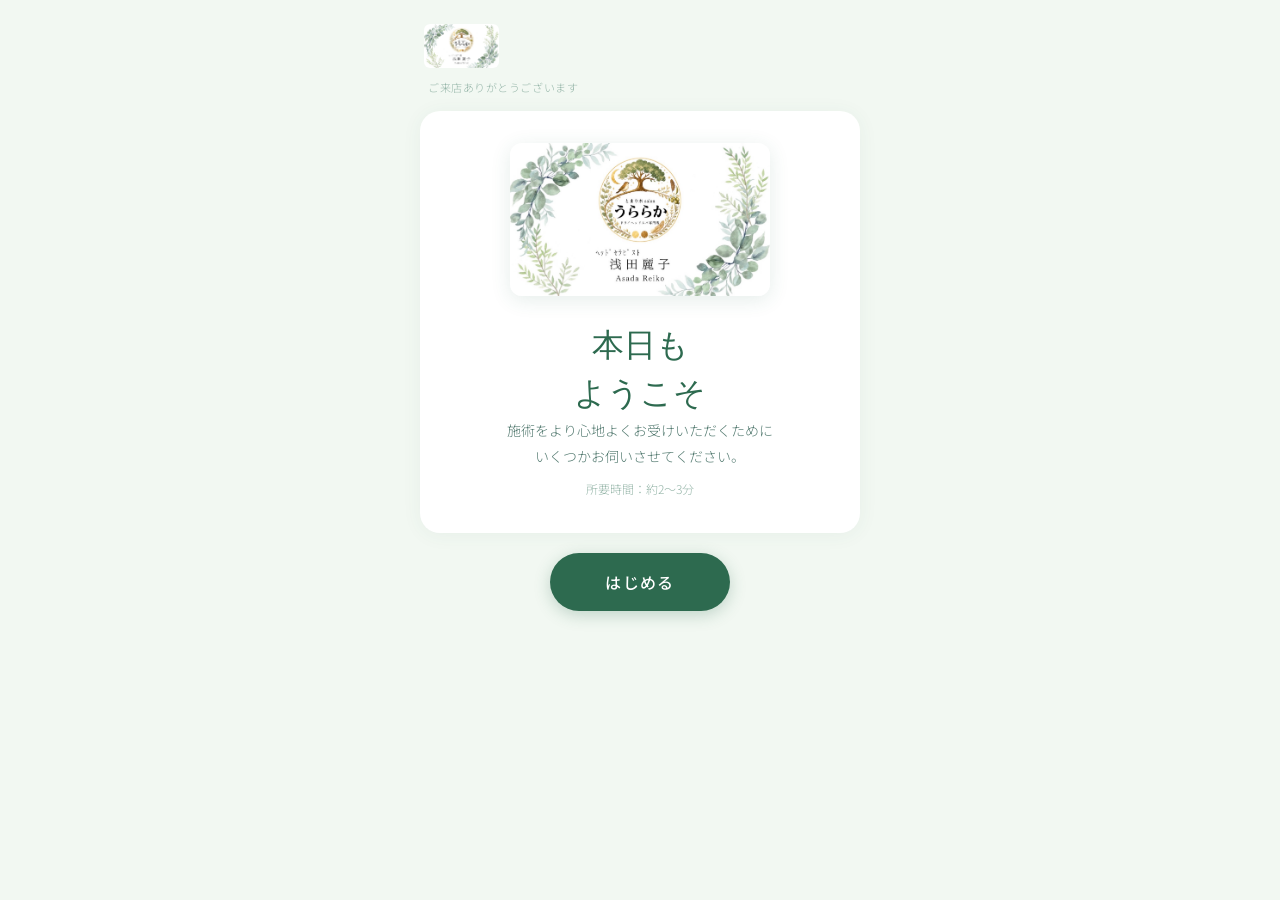
==== index.html @ 9d55b15e "Initial commit: うららか head spa counseling app" ====
<!DOCTYPE html>
<html lang="ja">
<head>
  <meta charset="UTF-8">
  <meta name="viewport" content="width=device-width, initial-scale=1.0, maximum-scale=1.0">
  <title>うららか｜カウンセリング</title>
  <link rel="preconnect" href="https://fonts.googleapis.com">
  <link rel="preconnect" href="https://fonts.gstatic.com" crossorigin>
  <link href="https://fonts.googleapis.com/css2?family=Zen+Mincho:wght@400;500;600&family=Noto+Sans+JP:wght@300;400;500&display=swap" rel="stylesheet">
  <link rel="stylesheet" href="style.css">
</head>
<body>
  <div class="app">
    <!-- ヘッダー -->
    <header class="header">
      <div class="logo">
        <div class="logo-img-wrap"><img src="logo.jpg" alt="とまり木 salon うららか" class="logo-img"></div>
      </div>
      <p class="header-sub">ご来店ありがとうございます</p>
    </header>

    <!-- プログレスエリア -->
    <div class="progress-area" id="progressArea" style="display:none">
      <div class="progress-info">
        <span class="progress-step" id="progressStep">1 / 8</span>
        <span class="progress-label" id="progressLabel">基本情報</span>
      </div>
      <div class="progress-track">
        <div class="progress-fill" id="progressFill"></div>
        <div class="leaf-row" id="leafRow"></div>
      </div>
    </div>

    <!-- メインコンテンツ -->
    <main class="main" id="mainContent">

      <!-- スタート画面 -->
      <div class="screen screen-start active" id="screenStart">
        <div class="start-visual">
          <div class="start-logo-area">
            <img src="logo.jpg" alt="とまり木 salon うららか" class="start-logo-img">
          </div>
          <div class="start-text">
            <h1 class="start-title">本日も<br>ようこそ</h1>
            <p class="start-desc">施術をより心地よくお受けいただくために<br>いくつかお伺いさせてください。<br><small>所要時間：約2〜3分</small></p>
          </div>
        </div>
        <button class="btn-primary" id="btnStart">はじめる</button>
      </div>

      <!-- 質問画面 -->
      <div class="screen screen-question" id="screenQuestion">
        <div class="question-card" id="questionCard">
          <div class="question-category" id="questionCategory">基本情報</div>
          <h2 class="question-text" id="questionText"></h2>
          <p class="question-sub" id="questionSub"></p>
        </div>
        <div class="choices" id="choices"></div>
        <button class="btn-back" id="btnBack">← 前の質問へ戻る</button>
      </div>

      <!-- サマリー画面 -->
      <div class="screen screen-summary" id="screenSummary">
        <div class="summary-header">
          <div class="summary-icon">
            <svg viewBox="0 0 40 40" fill="none">
              <circle cx="20" cy="20" r="19" stroke="#74C69D" stroke-width="2"/>
              <path d="M12 20L17 25L28 14" stroke="#2D6A4F" stroke-width="2.5" stroke-linecap="round" stroke-linejoin="round"/>
            </svg>
          </div>
          <h2 class="summary-title">カウンセリング完了</h2>
          <p class="summary-desc">ご回答いただきありがとうございます。<br>スタッフにこの画面をご提示ください。</p>
        </div>
        <div class="summary-body" id="summaryBody"></div>
        <button class="btn-secondary" id="btnRestart">最初からやり直す</button>
      </div>

    </main>
  </div>

  <script src="app.js"></script>
</body>
</html>
---- style.css ----
/* ── トークン ── */
:root {
  --bg:        #F2F8F2;
  --surface:   #FFFFFF;
  --green-deep: #2D6A4F;
  --green-mid:  #52B788;
  --green-light:#74C69D;
  --green-pale: #D8F3DC;
  --green-mist: #EAF7EE;
  --border:    #B7E4C7;
  --text:      #1B4332;
  --text-sub:  #52796F;
  --text-mute: #95B5A8;
  --radius-card: 20px;
  --radius-btn:  50px;
}

/* ── リセット ── */
*, *::before, *::after { box-sizing: border-box; margin: 0; padding: 0; }
html { font-size: 16px; }
body {
  background: var(--bg);
  color: var(--text);
  font-family: 'Noto Sans JP', sans-serif;
  font-weight: 300;
  min-height: 100dvh;
  overflow-x: hidden;
}

/* ── アプリ全体 ── */
.app {
  max-width: 480px;
  min-height: 100dvh;
  margin: 0 auto;
  display: flex;
  flex-direction: column;
  position: relative;
}

/* ── ヘッダー ── */
.header {
  padding: 24px 24px 16px;
  display: flex;
  flex-direction: column;
  gap: 4px;
}
.logo {
  display: flex;
  align-items: center;
}
.logo-img-wrap {
  flex-shrink: 0;
}
.logo-img {
  height: 44px;
  width: auto;
  object-fit: contain;
  border-radius: 6px;
}
.header-sub {
  font-size: 11px;
  color: var(--text-mute);
  letter-spacing: 0.05em;
  padding-left: 4px;
  margin-top: 2px;
}

/* ── プログレスエリア ── */
.progress-area {
  padding: 0 24px 16px;
}
.progress-info {
  display: flex;
  justify-content: space-between;
  align-items: baseline;
  margin-bottom: 8px;
}
.progress-step {
  font-size: 11px;
  color: var(--text-mute);
  font-family: 'Zen Mincho', serif;
}
.progress-label {
  font-size: 12px;
  color: var(--green-deep);
  font-weight: 500;
}
.progress-track {
  height: 4px;
  background: var(--green-pale);
  border-radius: 4px;
  position: relative;
  overflow: visible;
}
.progress-fill {
  height: 100%;
  background: linear-gradient(90deg, var(--green-mid), var(--green-light));
  border-radius: 4px;
  transition: width 0.6s cubic-bezier(0.34, 1.56, 0.64, 1);
}
.leaf-row {
  position: absolute;
  top: -7px;
  left: 0;
  right: 0;
  height: 18px;
  pointer-events: none;
}
.leaf-marker {
  position: absolute;
  width: 14px;
  height: 14px;
  transform: translateX(-50%);
  transition: opacity 0.4s ease;
}
.leaf-marker.done { opacity: 1; }
.leaf-marker.pending { opacity: 0.25; }

/* ── メイン ── */
.main {
  flex: 1;
  padding: 0 20px 32px;
  position: relative;
}

/* ── 画面切り替え ── */
.screen {
  display: none;
  flex-direction: column;
  gap: 20px;
}
.screen.active {
  display: flex;
  animation: fadeSlideUp 0.45s cubic-bezier(0.22, 1, 0.36, 1) both;
}

@keyframes fadeSlideUp {
  from { opacity: 0; transform: translateY(20px); }
  to   { opacity: 1; transform: translateY(0); }
}
@media (prefers-reduced-motion: reduce) {
  .screen { animation: none; }
  .progress-fill { transition: none; }
}

/* ── スタート画面 ── */
.start-visual {
  background: var(--surface);
  border-radius: var(--radius-card);
  padding: 32px 28px;
  display: flex;
  flex-direction: column;
  align-items: center;
  gap: 20px;
  box-shadow: 0 2px 20px rgba(45, 106, 79, 0.06);
}
.start-logo-area {
  animation: breathe 5s ease-in-out infinite;
}
.start-logo-img {
  width: 260px;
  height: auto;
  border-radius: 12px;
  box-shadow: 0 4px 20px rgba(45, 106, 79, 0.12);
}
@keyframes breathe {
  0%, 100% { transform: scale(1); }
  50% { transform: scale(1.03); }
}
@media (prefers-reduced-motion: reduce) {
  .start-logo-area { animation: none; }
}
.start-title {
  font-family: 'Zen Mincho', serif;
  font-size: 32px;
  font-weight: 500;
  color: var(--green-deep);
  line-height: 1.5;
  text-align: center;
}
.start-desc {
  font-size: 14px;
  color: var(--text-sub);
  line-height: 1.9;
  text-align: center;
}
.start-desc small {
  font-size: 12px;
  color: var(--text-mute);
  display: block;
  margin-top: 8px;
}

/* ── 質問画面 ── */
.question-card {
  background: var(--surface);
  border-radius: var(--radius-card);
  padding: 28px 24px;
  box-shadow: 0 2px 20px rgba(45, 106, 79, 0.06);
  display: flex;
  flex-direction: column;
  gap: 12px;
}
.question-category {
  font-size: 11px;
  color: var(--green-mid);
  letter-spacing: 0.12em;
  font-weight: 500;
  text-transform: uppercase;
}
.question-text {
  font-family: 'Zen Mincho', serif;
  font-size: 22px;
  font-weight: 500;
  color: var(--text);
  line-height: 1.6;
}
.question-sub {
  font-size: 13px;
  color: var(--text-sub);
  line-height: 1.7;
}

/* ── 選択肢 ── */
.choices {
  display: flex;
  flex-direction: column;
  gap: 10px;
}
.choice-btn {
  background: var(--surface);
  border: 1.5px solid var(--border);
  border-radius: var(--radius-btn);
  padding: 15px 24px;
  text-align: left;
  font-family: 'Noto Sans JP', sans-serif;
  font-size: 15px;
  font-weight: 400;
  color: var(--text);
  cursor: pointer;
  transition: all 0.2s ease;
  display: flex;
  align-items: center;
  gap: 12px;
  position: relative;
  overflow: hidden;
}
.choice-btn::before {
  content: '';
  display: block;
  width: 8px;
  height: 8px;
  border-radius: 50%;
  background: var(--border);
  flex-shrink: 0;
  transition: all 0.2s ease;
}
.choice-btn:hover {
  border-color: var(--green-light);
  background: var(--green-mist);
}
.choice-btn:hover::before {
  background: var(--green-light);
}
.choice-btn.selected {
  border-color: var(--green-mid);
  background: var(--green-pale);
  color: var(--green-deep);
  font-weight: 500;
}
.choice-btn.selected::before {
  background: var(--green-mid);
  box-shadow: 0 0 0 3px rgba(82, 183, 136, 0.2);
}
.choice-btn:active {
  transform: scale(0.98);
}
/* 複数選択タイプ */
.choices.multi .choice-btn.selected::before {
  background: var(--green-deep);
  border-radius: 2px;
}
.choices.multi .choice-hint {
  font-size: 11px;
  color: var(--text-mute);
  text-align: center;
  padding: 4px 0;
}
.btn-next-multi {
  margin-top: 4px;
  background: var(--green-deep);
  color: white;
  border: none;
  border-radius: var(--radius-btn);
  padding: 16px 32px;
  font-family: 'Noto Sans JP', sans-serif;
  font-size: 15px;
  font-weight: 500;
  cursor: pointer;
  transition: all 0.2s ease;
  letter-spacing: 0.05em;
  display: none;
}
.btn-next-multi.visible { display: block; }
.btn-next-multi:active { transform: scale(0.97); }

/* ── ボタン共通 ── */
.btn-primary {
  background: var(--green-deep);
  color: white;
  border: none;
  border-radius: var(--radius-btn);
  padding: 17px 40px;
  font-family: 'Noto Sans JP', sans-serif;
  font-size: 16px;
  font-weight: 500;
  cursor: pointer;
  letter-spacing: 0.08em;
  transition: all 0.2s ease;
  box-shadow: 0 4px 16px rgba(45, 106, 79, 0.25);
  align-self: center;
  min-width: 180px;
  text-align: center;
}
.btn-primary:hover { background: #245a42; box-shadow: 0 6px 20px rgba(45, 106, 79, 0.35); }
.btn-primary:active { transform: scale(0.97); }

.btn-back {
  background: none;
  border: none;
  color: var(--text-mute);
  font-family: 'Noto Sans JP', sans-serif;
  font-size: 13px;
  cursor: pointer;
  padding: 8px 0;
  text-align: center;
  transition: color 0.2s;
  align-self: center;
}
.btn-back:hover { color: var(--text-sub); }

.btn-secondary {
  background: none;
  border: 1.5px solid var(--border);
  border-radius: var(--radius-btn);
  padding: 14px 32px;
  font-family: 'Noto Sans JP', sans-serif;
  font-size: 14px;
  color: var(--text-sub);
  cursor: pointer;
  transition: all 0.2s ease;
  align-self: center;
}
.btn-secondary:hover { border-color: var(--green-mid); color: var(--green-deep); }

/* ── サマリー画面 ── */
.summary-header {
  background: var(--surface);
  border-radius: var(--radius-card);
  padding: 28px 24px;
  display: flex;
  flex-direction: column;
  align-items: center;
  gap: 12px;
  box-shadow: 0 2px 20px rgba(45, 106, 79, 0.06);
  text-align: center;
}
.summary-icon {
  width: 48px;
  height: 48px;
}
.summary-title {
  font-family: 'Zen Mincho', serif;
  font-size: 22px;
  font-weight: 500;
  color: var(--green-deep);
}
.summary-desc {
  font-size: 13px;
  color: var(--text-sub);
  line-height: 1.8;
}

.summary-body {
  display: flex;
  flex-direction: column;
  gap: 12px;
}
.summary-group {
  background: var(--surface);
  border-radius: 16px;
  overflow: hidden;
  box-shadow: 0 1px 12px rgba(45, 106, 79, 0.05);
}
.summary-group-title {
  background: var(--green-pale);
  padding: 10px 18px;
  font-size: 11px;
  font-weight: 500;
  color: var(--green-deep);
  letter-spacing: 0.1em;
}
.summary-row {
  padding: 12px 18px;
  border-bottom: 1px solid var(--green-mist);
  display: flex;
  flex-direction: column;
  gap: 4px;
}
.summary-row:last-child { border-bottom: none; }
.summary-q {
  font-size: 11px;
  color: var(--text-mute);
}
.summary-a {
  font-size: 14px;
  color: var(--text);
  font-weight: 500;
  line-height: 1.5;
}
.tag-list {
  display: flex;
  flex-wrap: wrap;
  gap: 6px;
  margin-top: 2px;
}
.tag {
  background: var(--green-pale);
  color: var(--green-deep);
  border-radius: 20px;
  padding: 3px 12px;
  font-size: 12px;
  font-weight: 500;
}
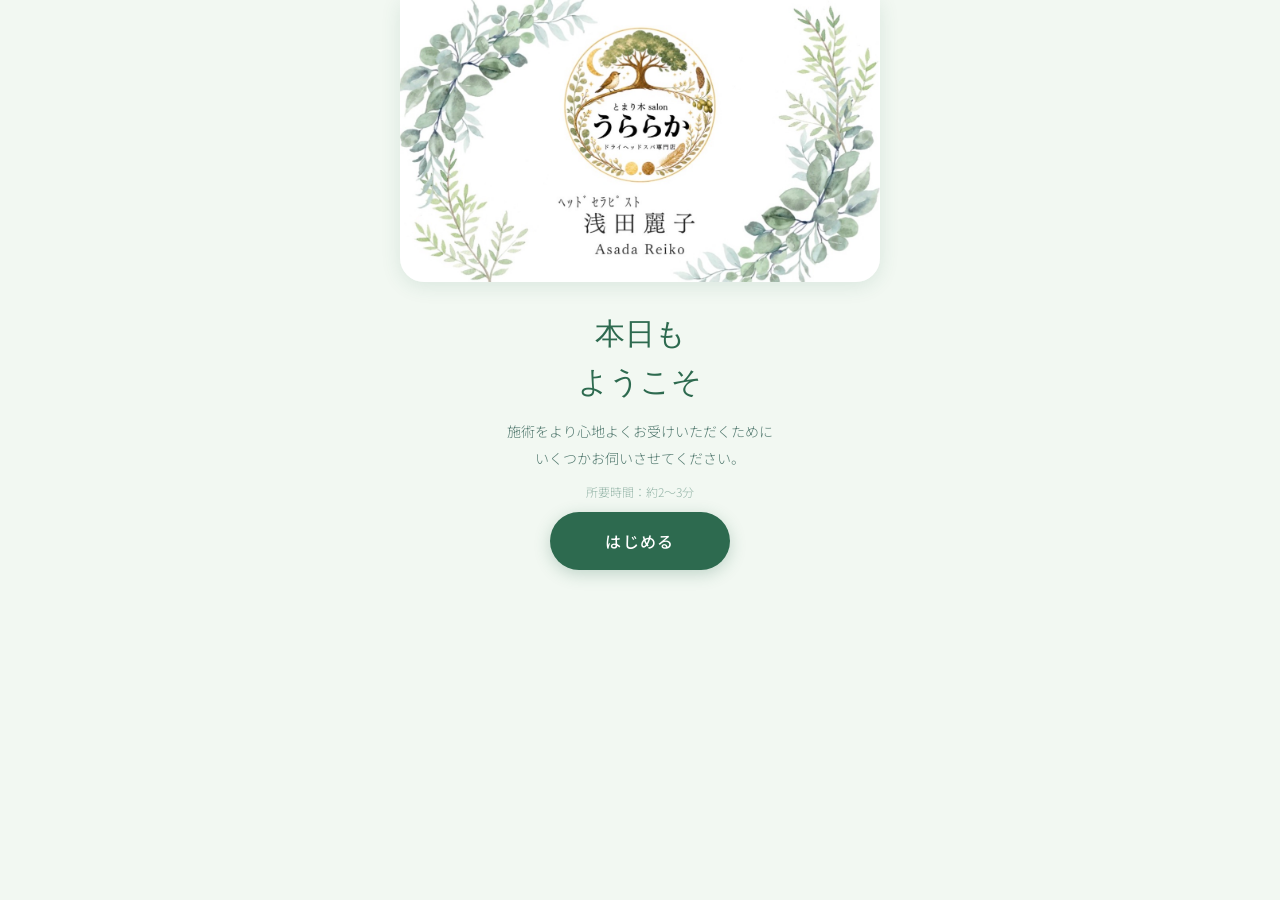
==== commit 1f728559: "Update start screen: full-width logo, remove header duplicate" ====
--- a/index.html
+++ b/index.html
@@ -11,14 +11,6 @@
 </head>
 <body>
   <div class="app">
-    <!-- ヘッダー -->
-    <header class="header">
-      <div class="logo">
-        <div class="logo-img-wrap"><img src="logo.jpg" alt="とまり木 salon うららか" class="logo-img"></div>
-      </div>
-      <p class="header-sub">ご来店ありがとうございます</p>
-    </header>
-
     <!-- プログレスエリア -->
     <div class="progress-area" id="progressArea" style="display:none">
       <div class="progress-info">
@@ -36,16 +28,15 @@
 
       <!-- スタート画面 -->
       <div class="screen screen-start active" id="screenStart">
-        <div class="start-visual">
-          <div class="start-logo-area">
-            <img src="logo.jpg" alt="とまり木 salon うららか" class="start-logo-img">
-          </div>
-          <div class="start-text">
-            <h1 class="start-title">本日も<br>ようこそ</h1>
-            <p class="start-desc">施術をより心地よくお受けいただくために<br>いくつかお伺いさせてください。<br><small>所要時間：約2〜3分</small></p>
-          </div>
+        <div class="start-hero">
+          <img src="logo.jpg" alt="とまり木 salon うららか" class="start-hero-img">
         </div>
-        <button class="btn-primary" id="btnStart">はじめる</button>
+        <div class="start-body">
+          <h1 class="start-title">本日も<br>ようこそ</h1>
+          <p class="start-desc">施術をより心地よくお受けいただくために<br>いくつかお伺いさせてください。</p>
+          <p class="start-time">所要時間：約2〜3分</p>
+          <button class="btn-primary" id="btnStart">はじめる</button>
+        </div>
       </div>
 
       <!-- 質問画面 -->
--- a/style.css
+++ b/style.css
@@ -37,32 +37,12 @@
   position: relative;
 }
 
-/* ── ヘッダー ── */
+/* ── ヘッダー（質問・サマリー画面用） ── */
 .header {
-  padding: 24px 24px 16px;
-  display: flex;
-  flex-direction: column;
-  gap: 4px;
-}
-.logo {
-  display: flex;
-  align-items: center;
-}
-.logo-img-wrap {
-  flex-shrink: 0;
-}
-.logo-img {
-  height: 44px;
-  width: auto;
-  object-fit: contain;
-  border-radius: 6px;
-}
-.header-sub {
-  font-size: 11px;
-  color: var(--text-mute);
-  letter-spacing: 0.05em;
-  padding-left: 4px;
-  margin-top: 2px;
+  padding: 16px 20px 8px;
+  display: flex;
+  flex-direction: column;
+  gap: 2px;
 }
 
 /* ── プログレスエリア ── */
@@ -144,51 +124,44 @@
 }
 
 /* ── スタート画面 ── */
-.start-visual {
-  background: var(--surface);
-  border-radius: var(--radius-card);
-  padding: 32px 28px;
+.screen-start {
+  gap: 0 !important;
+}
+.start-hero {
+  width: 100%;
+  margin: 0 -20px;
+  width: calc(100% + 40px);
+}
+.start-hero-img {
+  width: 100%;
+  height: auto;
+  display: block;
+  border-radius: 0 0 24px 24px;
+  box-shadow: 0 4px 20px rgba(45, 106, 79, 0.12);
+}
+.start-body {
+  padding: 28px 4px 0;
   display: flex;
   flex-direction: column;
   align-items: center;
-  gap: 20px;
-  box-shadow: 0 2px 20px rgba(45, 106, 79, 0.06);
-}
-.start-logo-area {
-  animation: breathe 5s ease-in-out infinite;
-}
-.start-logo-img {
-  width: 260px;
-  height: auto;
-  border-radius: 12px;
-  box-shadow: 0 4px 20px rgba(45, 106, 79, 0.12);
-}
-@keyframes breathe {
-  0%, 100% { transform: scale(1); }
-  50% { transform: scale(1.03); }
-}
-@media (prefers-reduced-motion: reduce) {
-  .start-logo-area { animation: none; }
+  gap: 12px;
+  text-align: center;
 }
 .start-title {
   font-family: 'Zen Mincho', serif;
-  font-size: 32px;
-  font-weight: 500;
-  color: var(--green-deep);
-  line-height: 1.5;
-  text-align: center;
+  font-size: 30px;
+  font-weight: 500;
+  color: var(--green-deep);
+  line-height: 1.6;
 }
 .start-desc {
   font-size: 14px;
   color: var(--text-sub);
   line-height: 1.9;
-  text-align: center;
-}
-.start-desc small {
+}
+.start-time {
   font-size: 12px;
   color: var(--text-mute);
-  display: block;
-  margin-top: 8px;
 }
 
 /* ── 質問画面 ── */
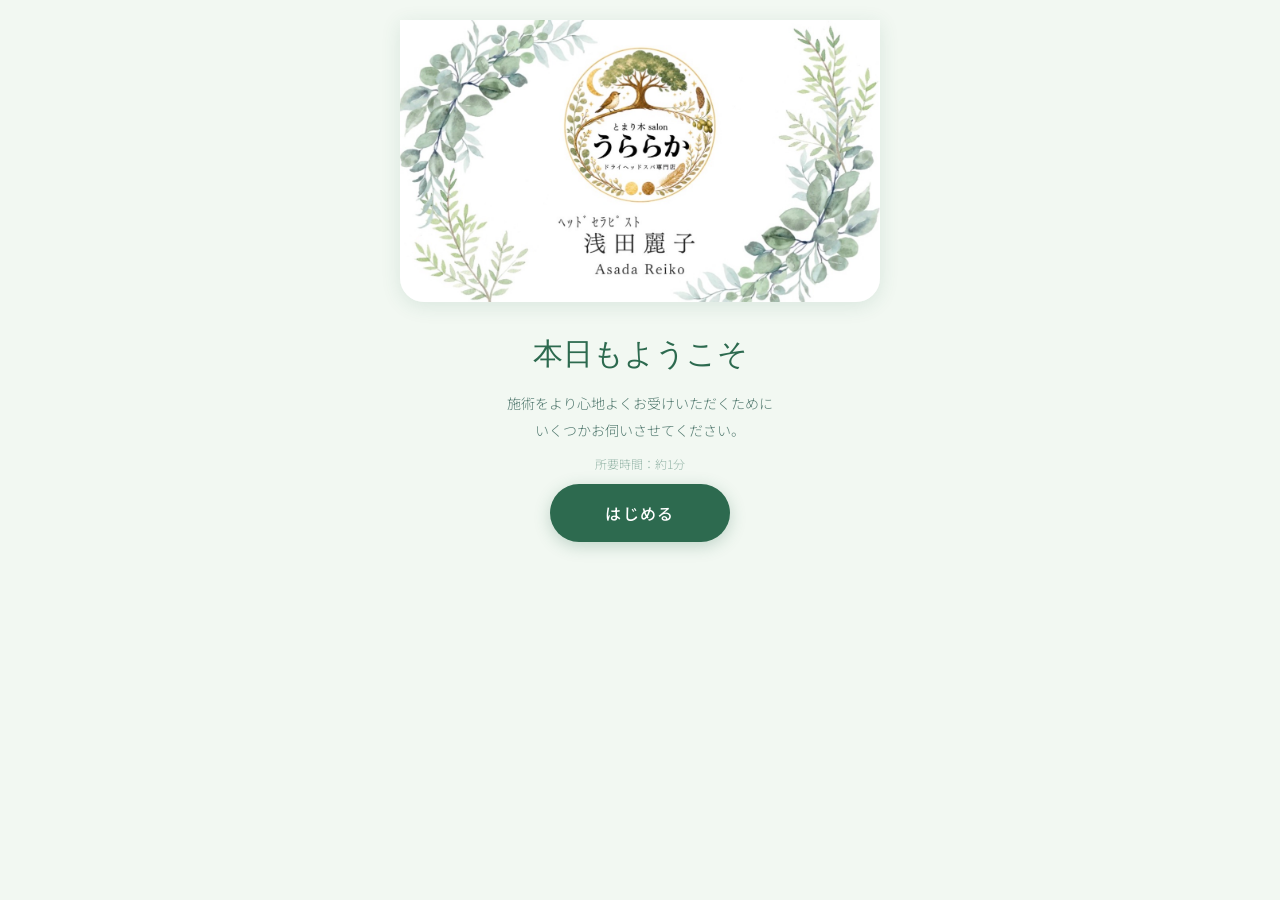
==== commit eef70165: "Update welcome text and duration" ====
--- a/index.html
+++ b/index.html
@@ -32,9 +32,9 @@
           <img src="logo.jpg" alt="とまり木 salon うららか" class="start-hero-img">
         </div>
         <div class="start-body">
-          <h1 class="start-title">本日も<br>ようこそ</h1>
+          <h1 class="start-title">本日もようこそ</h1>
           <p class="start-desc">施術をより心地よくお受けいただくために<br>いくつかお伺いさせてください。</p>
-          <p class="start-time">所要時間：約2〜3分</p>
+          <p class="start-time">所要時間：約1分</p>
           <button class="btn-primary" id="btnStart">はじめる</button>
         </div>
       </div>
--- a/style.css
+++ b/style.css
@@ -129,7 +129,7 @@
 }
 .start-hero {
   width: 100%;
-  margin: 0 -20px;
+  margin: 20px -20px 0;
   width: calc(100% + 40px);
 }
 .start-hero-img {
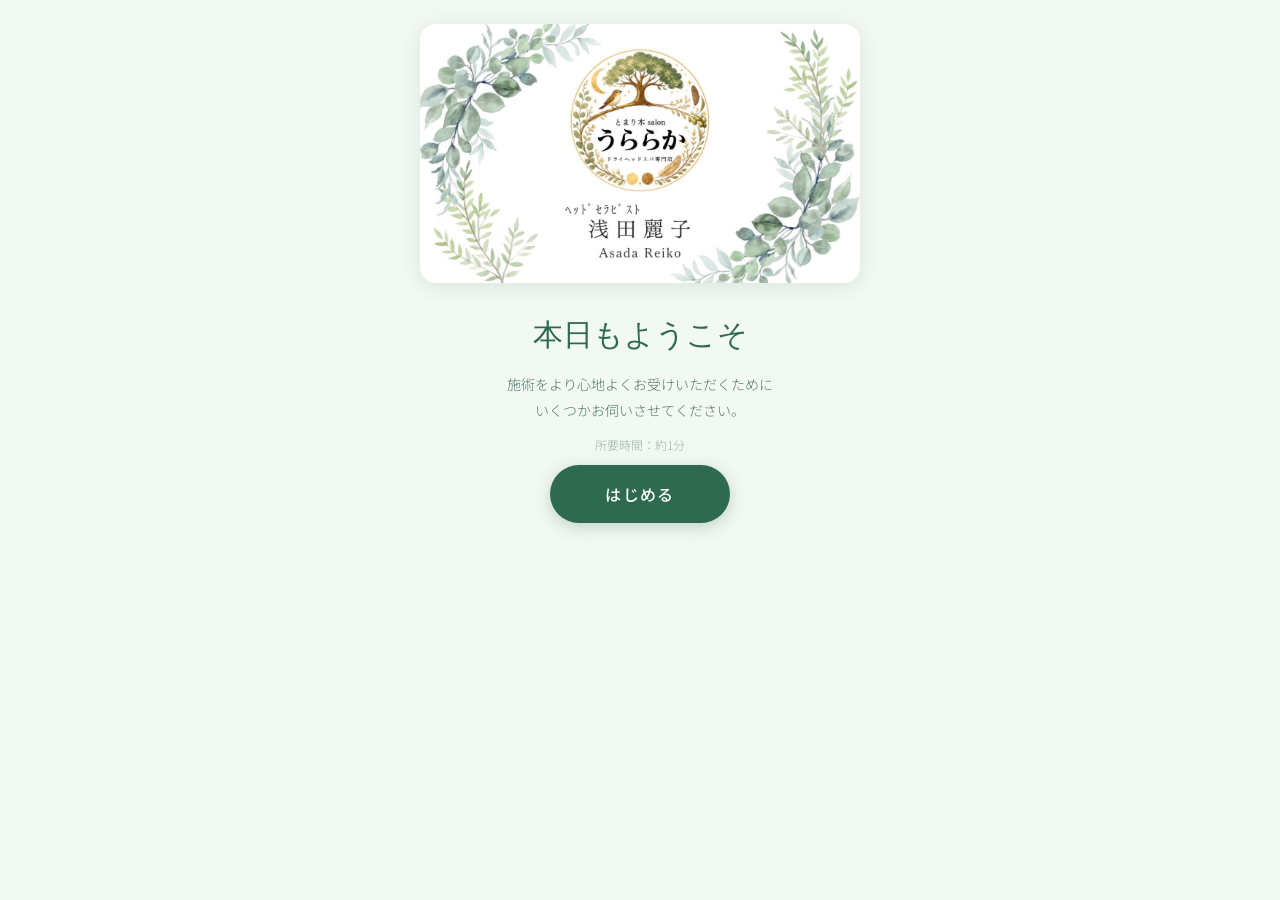
==== commit fac8d9de: "Add LINE share button to summary screen" ====
--- a/index.html
+++ b/index.html
@@ -63,6 +63,10 @@
           <p class="summary-desc">ご回答いただきありがとうございます。<br>スタッフにこの画面をご提示ください。</p>
         </div>
         <div class="summary-body" id="summaryBody"></div>
+        <button class="btn-line" id="btnLine">
+          <svg width="20" height="20" viewBox="0 0 24 24" fill="currentColor"><path d="M12 2C6.48 2 2 6.03 2 11c0 3.13 1.68 5.9 4.28 7.6-.18.65-.67 2.37-.77 2.74-.12.45.17.44.35.32.15-.1 1.92-1.3 2.7-1.83.44.06.9.09 1.36.09 5.52 0 10-4.03 10-9S17.52 2 12 2z"/></svg>
+          LINEで送る
+        </button>
         <button class="btn-secondary" id="btnRestart">最初からやり直す</button>
       </div>
 
--- a/style.css
+++ b/style.css
@@ -126,17 +126,16 @@
 /* ── スタート画面 ── */
 .screen-start {
   gap: 0 !important;
+  padding-top: max(24px, env(safe-area-inset-top, 24px));
 }
 .start-hero {
   width: 100%;
-  margin: 20px -20px 0;
-  width: calc(100% + 40px);
 }
 .start-hero-img {
   width: 100%;
   height: auto;
   display: block;
-  border-radius: 0 0 24px 24px;
+  border-radius: 16px;
   box-shadow: 0 4px 20px rgba(45, 106, 79, 0.12);
 }
 .start-body {
@@ -326,6 +325,28 @@
 }
 .btn-secondary:hover { border-color: var(--green-mid); color: var(--green-deep); }
 
+.btn-line {
+  background: #06C755;
+  color: white;
+  border: none;
+  border-radius: var(--radius-btn);
+  padding: 16px 32px;
+  font-family: 'Noto Sans JP', sans-serif;
+  font-size: 15px;
+  font-weight: 500;
+  cursor: pointer;
+  transition: all 0.2s ease;
+  align-self: center;
+  min-width: 200px;
+  display: flex;
+  align-items: center;
+  justify-content: center;
+  gap: 8px;
+  box-shadow: 0 4px 16px rgba(6, 199, 85, 0.3);
+}
+.btn-line:hover { background: #05b34c; }
+.btn-line:active { transform: scale(0.97); }
+
 /* ── サマリー画面 ── */
 .summary-header {
   background: var(--surface);
